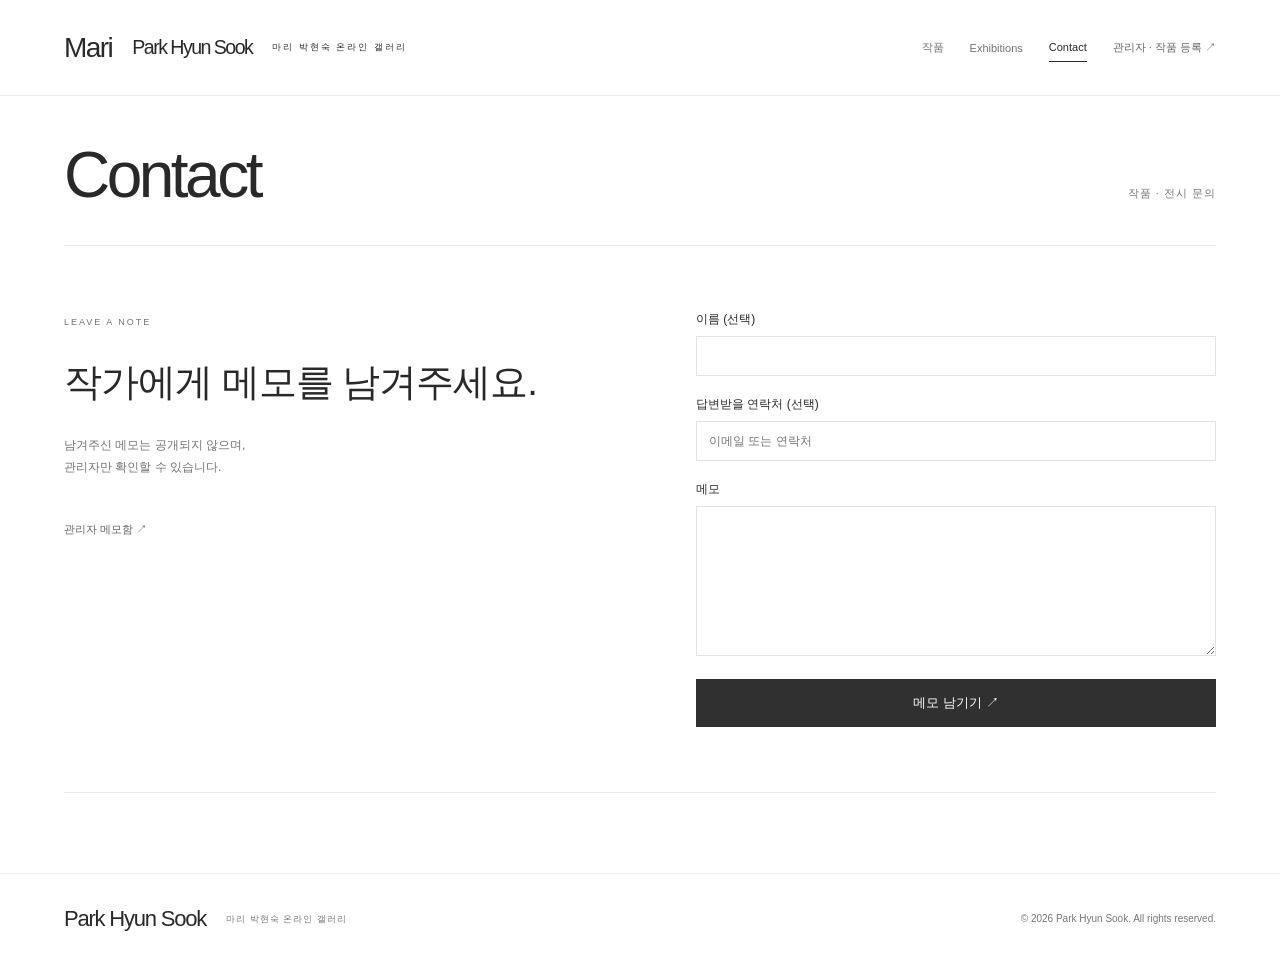
==== static/contact.html @ a8ca38f2 "Build Mari Park gallery with persistent storage and Render deployment" ====
<!doctype html>
<html lang="ko">
<head><meta charset="utf-8"><meta name="viewport" content="width=device-width,initial-scale=1"><title>Contact — Park Hyun Sook</title><meta name="description" content="마리 박현숙 온라인 갤러리에 비공개 메모를 남겨주세요."><link rel="stylesheet" href="./style.css"><script defer src="./contact.js"></script></head>
<body class="contact-page">
<header><a href="/" class="brand">Mari<span class="brand-artist">Park Hyun Sook</span><span>마리 박현숙 온라인 갤러리</span></a><nav class="site-nav" aria-label="주 메뉴"><a href="/">작품</a><a href="/exhibitions">Exhibitions</a><a href="/contact" aria-current="page">Contact</a><a href="/?register=1" class="quiet">관리자 · 작품 등록 ↗</a></nav></header>
<main><section class="intro contact-intro"><h1>Contact<span>작품 · 전시 문의</span></h1></section><section class="contact-panel" aria-labelledby="contact-heading"><div class="contact-introduction"><span class="eyebrow">LEAVE A NOTE</span><h2 id="contact-heading">작가에게 메모를 남겨주세요.</h2><p class="muted">남겨주신 메모는 공개되지 않으며,<br>관리자만 확인할 수 있습니다.</p><button id="inbox-open" type="button" class="quiet">관리자 메모함 ↗</button></div><form id="contact-form"><label>이름 (선택)<input name="name" maxlength="80" autocomplete="name"></label><label>답변받을 연락처 (선택)<input name="reply_to" maxlength="200" placeholder="이메일 또는 연락처"></label><label>메모<textarea name="message" maxlength="4000" rows="6" required></textarea></label><p id="contact-status" role="status"></p><button class="primary" type="submit">메모 남기기 ↗</button></form></section></main>
<footer><a class="footer-brand" href="/">Park Hyun Sook<span>마리 박현숙 온라인 갤러리</span></a><span class="footer-copyright">© 2026 Park Hyun Sook. All rights reserved.</span></footer>
<dialog id="inbox-dialog"><form id="inbox-form"><div class="dialog-head"><h2>관리자 메모함</h2><button type="button" class="close" aria-label="닫기">×</button></div><label>관리자 비밀번호<input name="inboxPassword" type="password" autocomplete="current-password" required></label><button type="submit" class="primary">메모 확인하기</button><p id="inbox-status" role="status"></p></form><div id="inbox-messages"></div></dialog>
</body></html>
---- static/style.css ----
:root{font-family:Arial,'Apple SD Gothic Neo','Malgun Gothic',sans-serif;color:#292929;background:#fafafa;font-synthesis:none;--line:#e3e3e3;--muted:#737373}*{box-sizing:border-box}body{margin:0}button,input,textarea,select{font:inherit}button{cursor:pointer}button:disabled{cursor:default;opacity:.3}button:focus-visible,a:focus-visible,#grid:focus-visible{outline:2px solid #666666;outline-offset:5px}header,main,footer{max-width:1600px;margin:auto}header{height:96px;display:flex;align-items:center;justify-content:space-between;padding:0 5vw}.brand{font-family:Arial,'Malgun Gothic',sans-serif;font-size:28px;font-weight:400;letter-spacing:-.055em;color:inherit;text-decoration:none;display:flex;align-items:center;gap:20px}.brand span{font:9px Arial;letter-spacing:2px}.quiet{background:none;border:0;font-size:11px;color:#666666}.intro{padding:32px 5vw 22px;display:flex;align-items:baseline;gap:24px}.eyebrow{font-size:9px;letter-spacing:2px;color:var(--muted)}.intro .eyebrow{display:none}h1{font-family:serif;font-weight:400;font-size:25px;line-height:1.5;letter-spacing:-1px;margin:0}.intro p{font-size:11px;color:var(--muted);margin:0}p{line-height:1.8}.collection{padding:20px 0 0;min-height:50vh}.collection-head{display:flex;align-items:center;justify-content:space-between;gap:24px;padding:0 5vw}.collection-head>div{display:flex;align-items:baseline;gap:16px}h2{font-weight:400;font-size:24px}.collection-head h2{font-size:13px;margin:0}h2 small{font:10px Arial;color:var(--muted);margin-left:8px}input,textarea,select{padding:12px;border:1px solid var(--line);background:transparent;border-radius:0;width:100%;color:inherit}input:focus,textarea:focus,select:focus{outline:2px solid #666666;outline-offset:2px}#search{max-width:210px;font-size:11px;border:0;border-bottom:1px solid var(--line);padding:9px 0}#status{font-size:14px;color:var(--muted);padding:65px 5vw}#status[hidden]{display:none}#grid{display:flex;gap:clamp(30px,6vw,100px);overflow-x:auto;overscroll-behavior-x:contain;scroll-snap-type:x proximity;scroll-padding-inline:5vw;padding:36px 5vw 28px;scrollbar-width:thin;scrollbar-color:#b5b5b5 transparent}#grid:empty{display:none}#grid::-webkit-scrollbar{height:4px}#grid::-webkit-scrollbar-thumb{background:#b5b5b5}#grid::-webkit-scrollbar-track{background:transparent}.card{flex:0 0 clamp(240px,26vw,400px);min-width:0;border:0;background:none;text-align:left;padding:0;color:inherit;scroll-snap-align:start;align-self:flex-start}.card img{display:block;width:100%;height:clamp(270px,40vh,480px);object-fit:contain;object-position:left bottom;transition:transform .25s}.card:hover img{transform:translateY(-5px)}.card h3{font-family:serif;font-weight:400;font-size:22px;line-height:1.4;margin:20px 0 5px;overflow-wrap:anywhere}.card p{font-size:11px;color:var(--muted);margin:0;overflow-wrap:anywhere}.card .card-description{border-top:1px solid var(--line);margin-top:18px;padding-top:12px;display:-webkit-box;-webkit-line-clamp:2;-webkit-box-orient:vertical;overflow:hidden;min-height:51px}.collection-bottom{display:flex;align-items:center;justify-content:space-between;padding:18px 5vw 24px}.collection-bottom p{font-size:10px;color:var(--muted);margin:0;letter-spacing:.5px}.collection-bottom p span{margin-left:20px}.navigation{display:flex;gap:10px}.navigation button{width:38px;height:32px;background:none;border:1px solid var(--line);font-size:18px;color:#555555}footer{display:flex;justify-content:space-between;margin-top:16px;padding:24px 5vw;border-top:1px solid var(--line);font-size:9px;letter-spacing:1px;color:var(--muted)}dialog{border:1px solid var(--line);padding:32px;background:#ffffff;color:inherit;width:min(560px,92vw);max-height:90vh}dialog::backdrop{background:#20281e99;backdrop-filter:blur(4px)}.dialog-head{display:flex;justify-content:space-between;align-items:center}.dialog-head h2{margin:0}.close{border:0;background:none;font-size:27px;float:right;color:#666666}.muted,label small{font-size:12px;color:var(--muted)}label{display:block;font-size:12px;margin:20px 0}label input,label textarea,label select{margin-top:8px}.form-row{display:flex;gap:16px}.form-row label{width:50%;margin-bottom:0}.primary{background:#303030;border:0;padding:15px;color:white;width:100%;font-size:13px}.primary:disabled{opacity:.5}#upload-status{font-size:13px;color:#9b402c}#detail{width:min(900px,94vw)}#detail-image{width:100%;max-height:55vh;object-fit:contain;margin-top:15px}.detail-copy{padding:24px 4px}#detail-description{white-space:pre-wrap;color:#666666;font-size:14px}@media(min-width:1600px){header,.intro,.collection-head,.collection-bottom,footer{padding-left:80px;padding-right:80px}#grid{padding-inline:80px;scroll-padding-inline:80px}}@media(max-width:700px){header{height:78px;padding:0 24px}.brand{font-size:27px}.brand span{display:none}.quiet{font-size:10px}.intro{padding:26px 24px 24px;display:block}.intro p{margin-top:8px}.collection-head{padding:0 24px;align-items:flex-start;flex-direction:column;gap:12px}.collection-head>div{gap:10px}#search{max-width:none}#grid{padding:28px 24px 22px;gap:28px;scroll-padding-inline:24px}.card{flex-basis:76vw}.card img{height:clamp(250px,38vh,400px)}.collection-bottom{padding:18px 24px}footer{padding:24px;gap:16px;font-size:8px}.form-row{display:block}.form-row label{width:100%}}@media(prefers-reduced-motion:reduce){.card img{transition:none}}
.site-nav{display:flex;gap:26px;align-items:center}.site-nav a{font-size:11px;text-decoration:none;color:var(--muted);padding:8px 0}.site-nav a[aria-current]{color:#292929;border-bottom:1px solid currentColor}.site-nav a:hover{color:#292929}@media(max-width:700px){header{height:auto;min-height:90px;gap:16px;flex-wrap:wrap;padding-top:20px;padding-bottom:16px}.brand{font-size:23px;letter-spacing:-.055em}.site-nav{gap:18px;flex-wrap:wrap}.site-nav .quiet{font-size:9px;padding:0}.site-nav a{font-size:11px}}
/* Series-led portfolio: title panels and works share a quiet, continuous grid. */
body:not(.exhibitions-page){background:#fff}body:not(.exhibitions-page) header{border-bottom:1px solid #ebebeb}body:not(.exhibitions-page) .intro,.exhibition-intro{display:block;padding:44px 5vw 35px}body:not(.exhibitions-page) .intro h1,.exhibition-intro h1{font-family:Arial,'Malgun Gothic',sans-serif;font-size:clamp(36px,5vw,72px);letter-spacing:-.055em;line-height:1.1;font-weight:400;display:flex;align-items:baseline;justify-content:space-between;gap:24px}body:not(.exhibitions-page) .intro h1 span,.exhibition-intro h1 span{font-size:11px;letter-spacing:1px;color:#777;flex-shrink:0}body:not(.exhibitions-page) .collection{padding-top:0}.collection-head{padding-bottom:20px}.collection-head .eyebrow{display:none}.collection-head h2{font-size:10px;color:#777}#search{max-width:230px;font-size:10px}#grid{gap:0;padding:0 5vw 0;scroll-padding-inline:5vw;border-top:1px solid #e9e9e9;border-bottom:1px solid #e9e9e9;align-items:stretch}#grid>.card,#grid>.series-title{flex:0 0 clamp(280px,30vw,470px);height:clamp(400px,60vh,680px);border-right:1px solid #e9e9e9;scroll-snap-align:start}#grid>.series-title:first-child{border-left:1px solid #e9e9e9}.series-title{padding:30px;display:flex;flex-direction:column;position:relative;background:#fff}.series-index{font-size:10px;letter-spacing:1px;color:#777}.series-title h3{font-family:Arial,'Malgun Gothic',sans-serif;font-weight:400;font-size:clamp(32px,3.4vw,54px);line-height:1.12;letter-spacing:-.045em;margin:20px 0 0;overflow-wrap:anywhere}.series-title>p{margin:auto 0 0;font-size:9px;letter-spacing:1.5px;color:#777}.card{position:relative;display:flex;flex-direction:column;justify-content:center;padding:30px!important;align-self:stretch;background:#fff}.image-frame{width:100%;flex:1;min-height:0;display:flex;align-items:center;justify-content:center;overflow:hidden}.card img{width:100%;height:100%;max-height:100%;object-fit:contain;object-position:center;background:none}.card:hover img{transform:scale(1.015)}.card-caption{display:flex;align-items:baseline;justify-content:space-between;gap:12px;margin-top:20px;min-height:20px}.card-caption h3{font-family:Arial,'Malgun Gothic',sans-serif;font-size:12px;line-height:1.5;margin:0;letter-spacing:0}.card-caption p{font-size:10px;flex-shrink:0}.card-caption:has(h3:empty):has(p:empty){display:none}.collection-bottom{padding-top:16px;padding-bottom:16px}#scroll-hint{position:absolute;width:1px;height:1px;padding:0;overflow:hidden;clip-path:inset(50%);white-space:nowrap}.navigation{margin-left:auto}body:not(.exhibitions-page) footer{margin-top:0;border-top:0}@media(max-width:700px){body:not(.exhibitions-page) .intro,.exhibition-intro{padding:32px 24px 26px}body:not(.exhibitions-page) .intro h1,.exhibition-intro h1{font-size:40px}body:not(.exhibitions-page) .intro h1 span,.exhibition-intro h1 span{display:none}.collection-head{flex-direction:row;align-items:center;gap:20px}.collection-head>div{flex-shrink:0}#search{max-width:185px}.collection-head h2{font-size:9px}#grid{padding:0 24px;scroll-padding-inline:24px}#grid>.card,#grid>.series-title{flex-basis:80vw;height:clamp(380px,58vh,560px)}.series-title{padding:24px}.series-title h3{font-size:40px}.card{padding:24px!important}.card-caption h3{font-size:11px}}
/* Overview grid, followed by an individual horizontal series view. */
[hidden]{display:none!important}#grid{display:grid;grid-template-columns:repeat(4,minmax(0,1fr));padding:0;border:0;border-top:1px solid #ededed;border-left:1px solid #ededed;overflow:visible;scroll-snap-type:none;margin:0 5vw 55px}#grid>.card,#grid>.series-title{height:auto;min-height:0;aspect-ratio:1/1.15;border:0;border-right:1px solid #ededed;border-bottom:1px solid #ededed;width:100%;flex:none}#grid>.series-title:first-child{border-left:0}.series-title{appearance:none;border-radius:0;text-align:left;color:inherit;font:inherit;padding:24px;cursor:pointer}.series-title:hover{background:#fafafa}.series-title h3{font-size:clamp(26px,3vw,48px);margin-top:17px}.series-title>p{font-size:8px}.series-arrow{position:absolute;bottom:23px;right:24px;font-size:20px;font-weight:400}.card{padding:24px!important}.card-caption{margin-top:14px}.card-caption h3{font-size:10px}#grid .image-frame{width:100%}#series-view{padding-top:35px}.series-view-heading{display:flex;align-items:center;justify-content:space-between;padding:0 5vw}#series-back{background:none;border:0;padding:8px 0;font-size:11px;color:#666}#series-count{font-size:9px;letter-spacing:1.5px;color:#777}#series-title{font-family:Arial,'Malgun Gothic',sans-serif;font-size:clamp(40px,7vw,100px);font-weight:400;letter-spacing:-.055em;margin:32px 5vw 38px;line-height:1.1;overflow-wrap:anywhere}#series-title:focus{outline:0}#series-gallery{display:flex;gap:0;overflow-x:auto;overscroll-behavior-x:contain;scroll-snap-type:x proximity;scroll-padding-inline:5vw;padding:0 5vw;align-items:stretch;border-top:1px solid #ededed;border-bottom:1px solid #ededed;scrollbar-width:thin;scrollbar-color:#b5b5b5 transparent}#series-gallery>.card{flex:0 0 clamp(280px,32vw,500px);height:clamp(400px,58vh,650px);border-right:1px solid #ededed;scroll-snap-align:start;padding:32px!important}#series-gallery>.card:first-child{border-left:1px solid #ededed}#series-gallery .card-caption h3{font-size:12px}#series-gallery:focus-visible{outline:2px solid #666;outline-offset:-2px}.series-view-bottom{padding:18px 5vw 30px;display:flex;justify-content:flex-end}.series-view-bottom .navigation{margin-left:0}body:not(.exhibitions-page) footer{border-top:1px solid #ededed}.collection-head{margin-bottom:0}#grid .card:hover{background:#fcfcfc}@media(max-width:1000px){#grid{grid-template-columns:repeat(3,minmax(0,1fr))}.series-title h3{font-size:32px}}@media(max-width:700px){#grid{grid-template-columns:repeat(2,minmax(0,1fr));margin:0 24px 40px;padding:0}#grid>.card,#grid>.series-title{aspect-ratio:1/1.3;min-height:220px;height:auto}.card{padding:16px!important}.series-title{padding:18px}.series-title h3{font-size:29px}.series-index{font-size:9px}.series-arrow{bottom:16px;right:18px;font-size:17px}.series-title>p{font-size:7px}.card-caption{gap:6px}.card-caption h3{font-size:9px}.card-caption p{font-size:8px}#series-view{padding-top:24px}.series-view-heading{padding:0 24px}#series-title{font-size:48px;margin:24px 24px 28px}#series-gallery{padding:0 24px;scroll-padding-inline:24px}#series-gallery>.card{flex-basis:80vw;height:clamp(380px,56vh,560px);padding:24px!important}.series-view-bottom{padding:18px 24px 24px}}@media(prefers-reduced-motion:reduce){.card img{transition:none}}

.series-picker label{margin-bottom:8px}

#detail-metadata{border-top:1px solid var(--line);padding-top:16px;margin:24px 0 20px;font-size:12px}#detail-metadata>div{display:grid;grid-template-columns:95px minmax(0,1fr);gap:16px;padding:7px 0;line-height:1.6}#detail-metadata dt{color:var(--muted)}#detail-metadata dd{margin:0;overflow-wrap:anywhere}@media(max-width:700px){header .brand{flex-basis:100%}header .site-nav{margin-left:auto}header{gap:10px}}
.site-nav{min-height:32px}

/* White exhibition labels: type, spacing, and the work itself. */
.visually-hidden,#detail-metadata dt{position:absolute;width:1px;height:1px;padding:0;margin:-1px;overflow:hidden;clip-path:inset(50%);white-space:nowrap;border:0}
#grid .caption-extra{display:none}#series-gallery .card-caption{display:block;margin-top:24px;flex:none;text-align:left}#series-gallery .card-caption h3{font-size:14px;font-weight:600;line-height:1.5;margin:0 0 16px}#series-gallery .card-caption p{font-size:11px;color:#333;line-height:1.55;margin:0;white-space:normal;overflow-wrap:anywhere}#series-gallery .card-caption .caption-medium{font-style:italic}#series-gallery .card-caption .caption-price{margin-top:10px}#series-gallery .card-caption .caption-year:empty{display:none}
#detail{background:#fafafa}#detail .detail-copy{background:#fff;border:1px solid #ededed;padding:28px;margin-top:26px}#detail-title{font-family:Arial,'Malgun Gothic',sans-serif;font-size:20px;font-weight:600;line-height:1.5;margin:0 0 24px;overflow-wrap:anywhere}#detail-title:empty{display:none}#detail-metadata{position:relative;border:0;padding:0;margin:0;font-size:13px;color:#292929}#detail-metadata>div{display:block;padding:0;line-height:1.65}#detail-metadata dd{margin:0}#detail-metadata .metadata-medium dd{font-style:italic}#detail-metadata .metadata-price{margin-top:16px}#detail-description{border-top:1px solid #eee;padding-top:18px;margin:22px 0 0;font-size:12px;line-height:1.8}@media(max-width:700px){#detail .detail-copy{padding:22px}#detail-title{font-size:17px;margin-bottom:20px}#detail-metadata{font-size:12px}#series-gallery .card-caption h3{font-size:13px}}

#rename-open{display:block;padding:0;margin:24px 0 12px;color:#444}#rename-status{font-size:13px;color:#9b402c}#rename-series-select{margin-top:-10px}
#upload-current-image{display:block;max-width:100%;height:140px;object-fit:contain;object-position:left center;margin:4px 0 20px}#edit-artwork{padding:0;margin-top:24px;text-align:left;color:#444}.footer-brand{display:flex;gap:20px;align-items:center;font-family:Arial,'Malgun Gothic',sans-serif;font-size:22px;letter-spacing:-.055em;color:#292929;text-decoration:none}.footer-brand span{font-family:Arial,'Malgun Gothic',sans-serif;font-size:9px;letter-spacing:1px;color:#777}.footer-copyright{font-size:10px;letter-spacing:0;color:#777;line-height:1.6}footer{align-items:center;gap:24px;padding-top:32px;padding-bottom:32px}@media(max-width:700px){.footer-brand{font-size:20px}.footer-brand span{display:none}footer{flex-wrap:wrap}.footer-copyright{font-size:9px}}
.contact-panel{margin:0 5vw 80px;border-top:1px solid #e9e9e9;border-bottom:1px solid #e9e9e9;padding:65px 0;min-height:350px;display:flex;justify-content:space-between;align-items:flex-start;gap:32px}.contact-panel h2{font-size:clamp(22px,3vw,40px);font-weight:400;letter-spacing:-1px;line-height:1.5;margin:24px 0}.contact-arrow{font-size:clamp(70px,12vw,170px);font-family:Arial,sans-serif;line-height:1;font-weight:400}#contact-details{font-size:13px;margin:32px 0 0}#contact-details>div{display:grid;grid-template-columns:90px minmax(0,1fr);gap:20px;padding:10px 0}#contact-details dt{color:#777}#contact-details dd{margin:0;overflow-wrap:anywhere}#contact-details a{color:inherit;text-underline-offset:5px}@media(max-width:700px){.contact-panel{margin:0 24px 50px;padding:40px 0;min-height:300px}.contact-panel h2{font-size:24px}.contact-arrow{font-size:60px}#contact-details>div{grid-template-columns:1fr;gap:6px}}
.contact-panel{gap:70px}.contact-introduction{flex:1;min-width:0}#contact-form{flex:1;min-width:0;max-width:520px;width:100%}#contact-form label:first-child{margin-top:0}#contact-form textarea{resize:vertical;min-height:150px}#inbox-open{padding:0;margin-top:32px}#contact-status,#inbox-status{font-size:12px;color:#666;line-height:1.8;overflow-wrap:anywhere}.inbox-item{border-top:1px solid #e5e5e5;padding:22px 0}.inbox-item h3{font-weight:500;font-size:16px;margin:0 0 10px}.inbox-item p{font-size:12px;overflow-wrap:anywhere}.inbox-text{white-space:pre-wrap}.inbox-item time{font-size:10px;color:#777}@media(max-width:700px){.contact-panel{flex-direction:column;gap:28px}.contact-introduction,#contact-form{width:100%}}

.detail-stage{display:grid;grid-template-columns:44px minmax(0,1fr) 44px;gap:16px;align-items:center;clear:both;padding-top:24px}.detail-stage #detail-image{grid-column:2;grid-row:1;margin:0;width:100%;max-height:55vh;object-fit:contain}.detail-arrow{width:44px;height:44px;display:grid;place-items:center;background:#fff;border:1px solid #e1e1e1;border-radius:50%;color:#444;font-size:22px;line-height:1}.detail-arrow:hover{background:#f0f0f0}#detail-previous{grid-column:1;grid-row:1}#detail-next{grid-column:3;grid-row:1}@media(max-width:700px){#detail{padding:20px}.detail-stage{gap:8px;padding-top:20px}.detail-stage #detail-image{max-height:48vh}}

.site-nav .quiet{border:0;padding:8px 0;background:none;line-height:normal;font-size:11px;color:#666;white-space:nowrap;text-decoration:none}@media(max-width:700px){.site-nav .quiet{font-size:9px}}

#restore-works{margin-left:16px}
.series-title{cursor:default}.series-title-link{background:none;border:0;padding:0;text-align:left;color:inherit;font:inherit}.series-title-link:after{content:'';position:absolute;inset:0;z-index:1}.series-title-link:hover h3{color:#666}.note-preview{position:relative;z-index:2;display:block;width:100%;border:0;background:none;padding:0;text-align:left;color:#555;font:inherit;cursor:pointer}.series-title>.note-preview{margin-top:24px;width:calc(100% - 15px)}.note-label{display:block;font-size:10px;letter-spacing:.5px;color:#777;margin-bottom:12px}.note-excerpt{display:block;white-space:pre-wrap;overflow:hidden;overflow-wrap:anywhere;font-size:12px;line-height:1.9;max-height:105px;mask-image:linear-gradient(to bottom,#000 45%,transparent 100%);-webkit-mask-image:linear-gradient(to bottom,#000 45%,transparent 100%)}.note-preview:hover .note-label{color:#222}#series-note-slot{margin:0 5vw 50px;max-width:720px}#series-note-slot .note-excerpt{font-size:14px;line-height:2;max-height:120px}#series-note-slot .note-label{margin-bottom:14px}#note-view{padding:40px 5vw 90px;max-width:1000px;margin:auto;min-height:65vh}#note-back{padding:0;margin-bottom:55px;display:block}#note-view>.eyebrow{display:block;margin-bottom:16px}#note-title{font-family:Arial,'Malgun Gothic',sans-serif;font-size:clamp(36px,5vw,68px);font-weight:400;letter-spacing:-.05em;line-height:1.3;margin:0 0 45px;overflow-wrap:anywhere}#note-title:focus{outline:0}#note-full-text{white-space:pre-wrap;overflow-wrap:anywhere;font-size:16px;line-height:2.1;color:#444}#note-edit{padding:0;margin-top:55px}#note-open{padding:0;margin:20px 0 12px;display:block}#note-status{font-size:12px;color:#a64c36}#note-editor{resize:vertical;min-height:200px}@media(max-width:700px){.series-title>.note-preview{margin-top:16px}.series-title .note-excerpt{font-size:10px;line-height:1.7;max-height:60px}.series-title .note-label{font-size:8px;margin-bottom:6px}#series-note-slot{margin:0 24px 35px}#series-note-slot .note-excerpt{font-size:12px;max-height:105px}#note-view{padding:28px 24px 60px}#note-back{margin-bottom:36px}#note-title{font-size:38px;margin-bottom:30px}#note-full-text{font-size:14px;line-height:2}}

.brand .brand-artist{display:inline;font-family:inherit;font-size:.7em;font-weight:400;letter-spacing:inherit;white-space:nowrap}
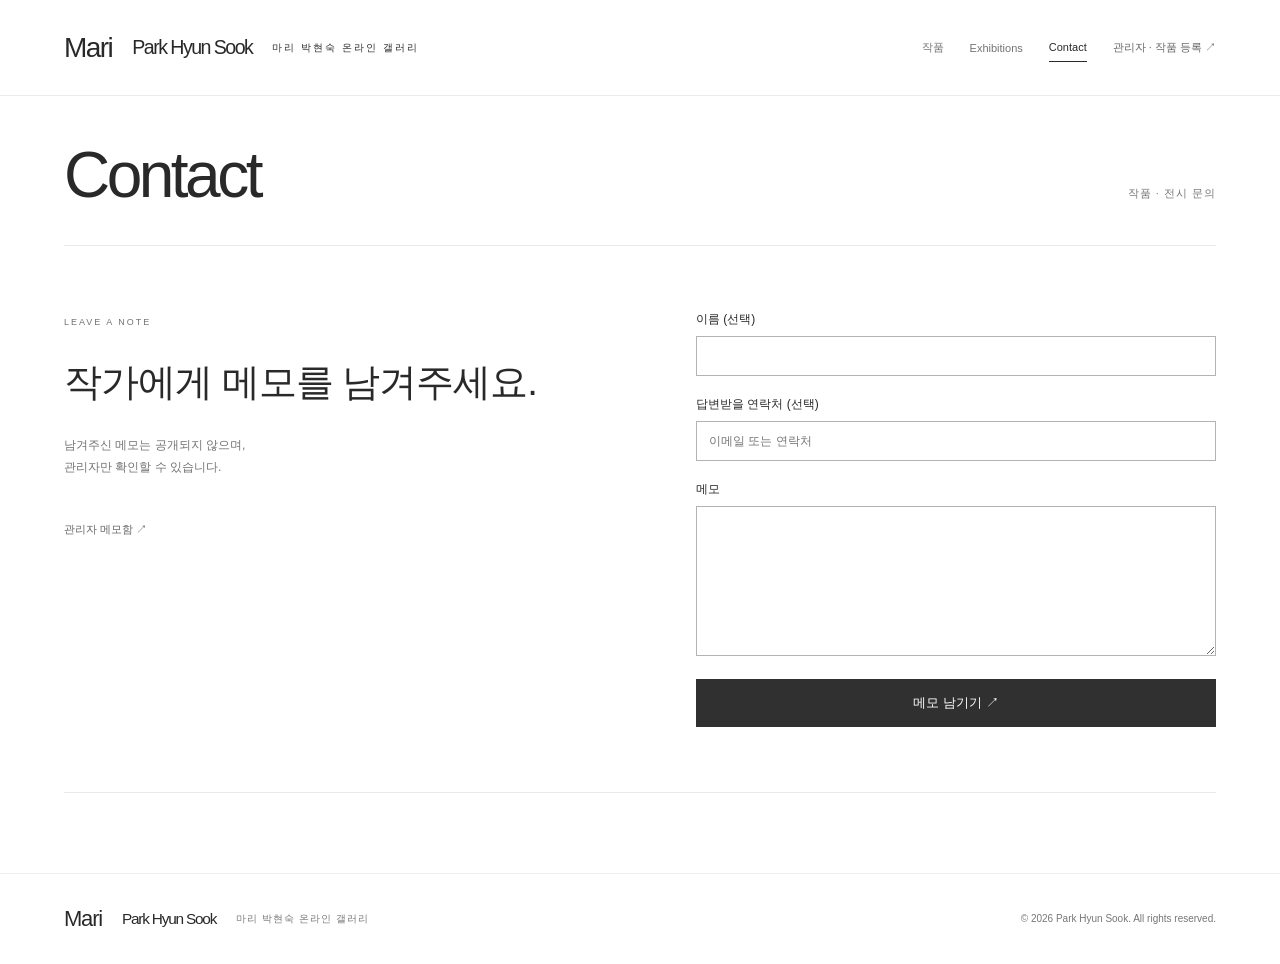
==== commit 8831c012: "Support HEIC uploads and finish footer refinements" ====
--- a/static/contact.html
+++ b/static/contact.html
@@ -4,6 +4,6 @@
 <body class="contact-page">
 <header><a href="/" class="brand">Mari<span class="brand-artist">Park Hyun Sook</span><span>마리 박현숙 온라인 갤러리</span></a><nav class="site-nav" aria-label="주 메뉴"><a href="/">작품</a><a href="/exhibitions">Exhibitions</a><a href="/contact" aria-current="page">Contact</a><a href="/?register=1" class="quiet">관리자 · 작품 등록 ↗</a></nav></header>
 <main><section class="intro contact-intro"><h1>Contact<span>작품 · 전시 문의</span></h1></section><section class="contact-panel" aria-labelledby="contact-heading"><div class="contact-introduction"><span class="eyebrow">LEAVE A NOTE</span><h2 id="contact-heading">작가에게 메모를 남겨주세요.</h2><p class="muted">남겨주신 메모는 공개되지 않으며,<br>관리자만 확인할 수 있습니다.</p><button id="inbox-open" type="button" class="quiet">관리자 메모함 ↗</button></div><form id="contact-form"><label>이름 (선택)<input name="name" maxlength="80" autocomplete="name"></label><label>답변받을 연락처 (선택)<input name="reply_to" maxlength="200" placeholder="이메일 또는 연락처"></label><label>메모<textarea name="message" maxlength="4000" rows="6" required></textarea></label><p id="contact-status" role="status"></p><button class="primary" type="submit">메모 남기기 ↗</button></form></section></main>
-<footer><a class="footer-brand" href="/">Park Hyun Sook<span>마리 박현숙 온라인 갤러리</span></a><span class="footer-copyright">© 2026 Park Hyun Sook. All rights reserved.</span></footer>
+<footer><a class="footer-brand" href="/">Mari<span class="brand-artist">Park Hyun Sook</span><span>마리 박현숙 온라인 갤러리</span></a><span class="footer-copyright">© 2026 Park Hyun Sook. All rights reserved.</span></footer>
 <dialog id="inbox-dialog"><form id="inbox-form"><div class="dialog-head"><h2>관리자 메모함</h2><button type="button" class="close" aria-label="닫기">×</button></div><label>관리자 비밀번호<input name="inboxPassword" type="password" autocomplete="current-password" required></label><button type="submit" class="primary">메모 확인하기</button><p id="inbox-status" role="status"></p></form><div id="inbox-messages"></div></dialog>
 </body></html>
--- a/static/style.css
+++ b/static/style.css
@@ -1,4 +1,4 @@
-:root{font-family:Arial,'Apple SD Gothic Neo','Malgun Gothic',sans-serif;color:#292929;background:#fafafa;font-synthesis:none;--line:#e3e3e3;--muted:#737373}*{box-sizing:border-box}body{margin:0}button,input,textarea,select{font:inherit}button{cursor:pointer}button:disabled{cursor:default;opacity:.3}button:focus-visible,a:focus-visible,#grid:focus-visible{outline:2px solid #666666;outline-offset:5px}header,main,footer{max-width:1600px;margin:auto}header{height:96px;display:flex;align-items:center;justify-content:space-between;padding:0 5vw}.brand{font-family:Arial,'Malgun Gothic',sans-serif;font-size:28px;font-weight:400;letter-spacing:-.055em;color:inherit;text-decoration:none;display:flex;align-items:center;gap:20px}.brand span{font:9px Arial;letter-spacing:2px}.quiet{background:none;border:0;font-size:11px;color:#666666}.intro{padding:32px 5vw 22px;display:flex;align-items:baseline;gap:24px}.eyebrow{font-size:9px;letter-spacing:2px;color:var(--muted)}.intro .eyebrow{display:none}h1{font-family:serif;font-weight:400;font-size:25px;line-height:1.5;letter-spacing:-1px;margin:0}.intro p{font-size:11px;color:var(--muted);margin:0}p{line-height:1.8}.collection{padding:20px 0 0;min-height:50vh}.collection-head{display:flex;align-items:center;justify-content:space-between;gap:24px;padding:0 5vw}.collection-head>div{display:flex;align-items:baseline;gap:16px}h2{font-weight:400;font-size:24px}.collection-head h2{font-size:13px;margin:0}h2 small{font:10px Arial;color:var(--muted);margin-left:8px}input,textarea,select{padding:12px;border:1px solid var(--line);background:transparent;border-radius:0;width:100%;color:inherit}input:focus,textarea:focus,select:focus{outline:2px solid #666666;outline-offset:2px}#search{max-width:210px;font-size:11px;border:0;border-bottom:1px solid var(--line);padding:9px 0}#status{font-size:14px;color:var(--muted);padding:65px 5vw}#status[hidden]{display:none}#grid{display:flex;gap:clamp(30px,6vw,100px);overflow-x:auto;overscroll-behavior-x:contain;scroll-snap-type:x proximity;scroll-padding-inline:5vw;padding:36px 5vw 28px;scrollbar-width:thin;scrollbar-color:#b5b5b5 transparent}#grid:empty{display:none}#grid::-webkit-scrollbar{height:4px}#grid::-webkit-scrollbar-thumb{background:#b5b5b5}#grid::-webkit-scrollbar-track{background:transparent}.card{flex:0 0 clamp(240px,26vw,400px);min-width:0;border:0;background:none;text-align:left;padding:0;color:inherit;scroll-snap-align:start;align-self:flex-start}.card img{display:block;width:100%;height:clamp(270px,40vh,480px);object-fit:contain;object-position:left bottom;transition:transform .25s}.card:hover img{transform:translateY(-5px)}.card h3{font-family:serif;font-weight:400;font-size:22px;line-height:1.4;margin:20px 0 5px;overflow-wrap:anywhere}.card p{font-size:11px;color:var(--muted);margin:0;overflow-wrap:anywhere}.card .card-description{border-top:1px solid var(--line);margin-top:18px;padding-top:12px;display:-webkit-box;-webkit-line-clamp:2;-webkit-box-orient:vertical;overflow:hidden;min-height:51px}.collection-bottom{display:flex;align-items:center;justify-content:space-between;padding:18px 5vw 24px}.collection-bottom p{font-size:10px;color:var(--muted);margin:0;letter-spacing:.5px}.collection-bottom p span{margin-left:20px}.navigation{display:flex;gap:10px}.navigation button{width:38px;height:32px;background:none;border:1px solid var(--line);font-size:18px;color:#555555}footer{display:flex;justify-content:space-between;margin-top:16px;padding:24px 5vw;border-top:1px solid var(--line);font-size:9px;letter-spacing:1px;color:var(--muted)}dialog{border:1px solid var(--line);padding:32px;background:#ffffff;color:inherit;width:min(560px,92vw);max-height:90vh}dialog::backdrop{background:#20281e99;backdrop-filter:blur(4px)}.dialog-head{display:flex;justify-content:space-between;align-items:center}.dialog-head h2{margin:0}.close{border:0;background:none;font-size:27px;float:right;color:#666666}.muted,label small{font-size:12px;color:var(--muted)}label{display:block;font-size:12px;margin:20px 0}label input,label textarea,label select{margin-top:8px}.form-row{display:flex;gap:16px}.form-row label{width:50%;margin-bottom:0}.primary{background:#303030;border:0;padding:15px;color:white;width:100%;font-size:13px}.primary:disabled{opacity:.5}#upload-status{font-size:13px;color:#9b402c}#detail{width:min(900px,94vw)}#detail-image{width:100%;max-height:55vh;object-fit:contain;margin-top:15px}.detail-copy{padding:24px 4px}#detail-description{white-space:pre-wrap;color:#666666;font-size:14px}@media(min-width:1600px){header,.intro,.collection-head,.collection-bottom,footer{padding-left:80px;padding-right:80px}#grid{padding-inline:80px;scroll-padding-inline:80px}}@media(max-width:700px){header{height:78px;padding:0 24px}.brand{font-size:27px}.brand span{display:none}.quiet{font-size:10px}.intro{padding:26px 24px 24px;display:block}.intro p{margin-top:8px}.collection-head{padding:0 24px;align-items:flex-start;flex-direction:column;gap:12px}.collection-head>div{gap:10px}#search{max-width:none}#grid{padding:28px 24px 22px;gap:28px;scroll-padding-inline:24px}.card{flex-basis:76vw}.card img{height:clamp(250px,38vh,400px)}.collection-bottom{padding:18px 24px}footer{padding:24px;gap:16px;font-size:8px}.form-row{display:block}.form-row label{width:100%}}@media(prefers-reduced-motion:reduce){.card img{transition:none}}
+:root{font-family:Arial,'Apple SD Gothic Neo','Malgun Gothic',sans-serif;color:#292929;background:#fafafa;font-synthesis:none;--line:#e3e3e3;--muted:#737373}*{box-sizing:border-box}body{margin:0}button,input,textarea,select{font:inherit}button{cursor:pointer}button:disabled{cursor:default;opacity:.3}button:focus-visible,a:focus-visible,#grid:focus-visible{outline:2px solid #666666;outline-offset:5px}header,main,footer{max-width:1600px;margin:auto}header{height:96px;display:flex;align-items:center;justify-content:space-between;padding:0 5vw}.brand{font-family:Arial,'Malgun Gothic',sans-serif;font-size:28px;font-weight:400;letter-spacing:-.055em;color:inherit;text-decoration:none;display:flex;align-items:center;gap:20px}.brand span{font:9px Arial;letter-spacing:2px}.quiet{background:none;border:0;font-size:11px;color:#666666}.intro{padding:32px 5vw 22px;display:flex;align-items:baseline;gap:24px}.eyebrow{font-size:9px;letter-spacing:2px;color:var(--muted)}.intro .eyebrow{display:none}h1{font-family:serif;font-weight:400;font-size:25px;line-height:1.5;letter-spacing:-1px;margin:0}.intro p{font-size:11px;color:var(--muted);margin:0}p{line-height:1.8}.collection{padding:20px 0 0;min-height:50vh}.collection-head{display:flex;align-items:center;justify-content:space-between;gap:24px;padding:0 5vw}.collection-head>div{display:flex;align-items:baseline;gap:16px}h2{font-weight:400;font-size:24px}.collection-head h2{font-size:13px;margin:0}h2 small{font:10px Arial;color:var(--muted);margin-left:8px}input,textarea,select{padding:12px;border:1px solid #b3b3b3;background:transparent;border-radius:0;width:100%;color:inherit}input:focus,textarea:focus,select:focus{outline:2px solid #666666;outline-offset:2px}#search{max-width:210px;font-size:11px;border:0;border-bottom:1px solid var(--line);padding:9px 0}#status{font-size:14px;color:var(--muted);padding:65px 5vw}#status[hidden]{display:none}#grid{display:flex;gap:clamp(30px,6vw,100px);overflow-x:auto;overscroll-behavior-x:contain;scroll-snap-type:x proximity;scroll-padding-inline:5vw;padding:36px 5vw 28px;scrollbar-width:thin;scrollbar-color:#b5b5b5 transparent}#grid:empty{display:none}#grid::-webkit-scrollbar{height:4px}#grid::-webkit-scrollbar-thumb{background:#b5b5b5}#grid::-webkit-scrollbar-track{background:transparent}.card{flex:0 0 clamp(240px,26vw,400px);min-width:0;border:0;background:none;text-align:left;padding:0;color:inherit;scroll-snap-align:start;align-self:flex-start}.card img{display:block;width:100%;height:clamp(270px,40vh,480px);object-fit:contain;object-position:left bottom;transition:transform .25s}.card:hover img{transform:translateY(-5px)}.card h3{font-family:serif;font-weight:400;font-size:22px;line-height:1.4;margin:20px 0 5px;overflow-wrap:anywhere}.card p{font-size:11px;color:var(--muted);margin:0;overflow-wrap:anywhere}.card .card-description{border-top:1px solid var(--line);margin-top:18px;padding-top:12px;display:-webkit-box;-webkit-line-clamp:2;-webkit-box-orient:vertical;overflow:hidden;min-height:51px}.collection-bottom{display:flex;align-items:center;justify-content:space-between;padding:18px 5vw 24px}.collection-bottom p{font-size:10px;color:var(--muted);margin:0;letter-spacing:.5px}.collection-bottom p span{margin-left:20px}.navigation{display:flex;gap:10px}.navigation button{width:38px;height:32px;background:none;border:1px solid var(--line);font-size:18px;color:#555555}footer{display:flex;justify-content:space-between;margin-top:16px;padding:24px 5vw;border-top:1px solid var(--line);font-size:9px;letter-spacing:1px;color:var(--muted)}dialog{border:1px solid var(--line);padding:32px;background:#ffffff;color:inherit;width:min(560px,92vw);max-height:90vh}dialog::backdrop{background:#20281e99;backdrop-filter:blur(4px)}.dialog-head{display:flex;justify-content:space-between;align-items:center}.dialog-head h2{margin:0}.close{border:0;background:none;font-size:27px;float:right;color:#666666}.muted,label small{font-size:12px;color:var(--muted)}label{display:block;font-size:12px;margin:20px 0}label input,label textarea,label select{margin-top:8px}.form-row{display:flex;gap:16px}.form-row label{width:50%;margin-bottom:0}.primary{background:#303030;border:0;padding:15px;color:white;width:100%;font-size:13px}.primary:disabled{opacity:.5}#upload-status{font-size:13px;color:#9b402c}#detail{width:min(900px,94vw)}#detail-image{width:100%;max-height:55vh;object-fit:contain;margin-top:15px}.detail-copy{padding:24px 4px}#detail-description{white-space:pre-wrap;color:#666666;font-size:14px}@media(min-width:1600px){header,.intro,.collection-head,.collection-bottom,footer{padding-left:80px;padding-right:80px}#grid{padding-inline:80px;scroll-padding-inline:80px}}@media(max-width:700px){header{height:78px;padding:0 24px}.brand{font-size:27px}.brand span{display:none}.quiet{font-size:10px}.intro{padding:26px 24px 24px;display:block}.intro p{margin-top:8px}.collection-head{padding:0 24px;align-items:flex-start;flex-direction:column;gap:12px}.collection-head>div{gap:10px}#search{max-width:none}#grid{padding:28px 24px 22px;gap:28px;scroll-padding-inline:24px}.card{flex-basis:76vw}.card img{height:clamp(250px,38vh,400px)}.collection-bottom{padding:18px 24px}footer{padding:24px;gap:16px;font-size:8px}.form-row{display:block}.form-row label{width:100%}}@media(prefers-reduced-motion:reduce){.card img{transition:none}}
 .site-nav{display:flex;gap:26px;align-items:center}.site-nav a{font-size:11px;text-decoration:none;color:var(--muted);padding:8px 0}.site-nav a[aria-current]{color:#292929;border-bottom:1px solid currentColor}.site-nav a:hover{color:#292929}@media(max-width:700px){header{height:auto;min-height:90px;gap:16px;flex-wrap:wrap;padding-top:20px;padding-bottom:16px}.brand{font-size:23px;letter-spacing:-.055em}.site-nav{gap:18px;flex-wrap:wrap}.site-nav .quiet{font-size:9px;padding:0}.site-nav a{font-size:11px}}
 /* Series-led portfolio: title panels and works share a quiet, continuous grid. */
 body:not(.exhibitions-page){background:#fff}body:not(.exhibitions-page) header{border-bottom:1px solid #ebebeb}body:not(.exhibitions-page) .intro,.exhibition-intro{display:block;padding:44px 5vw 35px}body:not(.exhibitions-page) .intro h1,.exhibition-intro h1{font-family:Arial,'Malgun Gothic',sans-serif;font-size:clamp(36px,5vw,72px);letter-spacing:-.055em;line-height:1.1;font-weight:400;display:flex;align-items:baseline;justify-content:space-between;gap:24px}body:not(.exhibitions-page) .intro h1 span,.exhibition-intro h1 span{font-size:11px;letter-spacing:1px;color:#777;flex-shrink:0}body:not(.exhibitions-page) .collection{padding-top:0}.collection-head{padding-bottom:20px}.collection-head .eyebrow{display:none}.collection-head h2{font-size:10px;color:#777}#search{max-width:230px;font-size:10px}#grid{gap:0;padding:0 5vw 0;scroll-padding-inline:5vw;border-top:1px solid #e9e9e9;border-bottom:1px solid #e9e9e9;align-items:stretch}#grid>.card,#grid>.series-title{flex:0 0 clamp(280px,30vw,470px);height:clamp(400px,60vh,680px);border-right:1px solid #e9e9e9;scroll-snap-align:start}#grid>.series-title:first-child{border-left:1px solid #e9e9e9}.series-title{padding:30px;display:flex;flex-direction:column;position:relative;background:#fff}.series-index{font-size:10px;letter-spacing:1px;color:#777}.series-title h3{font-family:Arial,'Malgun Gothic',sans-serif;font-weight:400;font-size:clamp(32px,3.4vw,54px);line-height:1.12;letter-spacing:-.045em;margin:20px 0 0;overflow-wrap:anywhere}.series-title>p{margin:auto 0 0;font-size:9px;letter-spacing:1.5px;color:#777}.card{position:relative;display:flex;flex-direction:column;justify-content:center;padding:30px!important;align-self:stretch;background:#fff}.image-frame{width:100%;flex:1;min-height:0;display:flex;align-items:center;justify-content:center;overflow:hidden}.card img{width:100%;height:100%;max-height:100%;object-fit:contain;object-position:center;background:none}.card:hover img{transform:scale(1.015)}.card-caption{display:flex;align-items:baseline;justify-content:space-between;gap:12px;margin-top:20px;min-height:20px}.card-caption h3{font-family:Arial,'Malgun Gothic',sans-serif;font-size:12px;line-height:1.5;margin:0;letter-spacing:0}.card-caption p{font-size:10px;flex-shrink:0}.card-caption:has(h3:empty):has(p:empty){display:none}.collection-bottom{padding-top:16px;padding-bottom:16px}#scroll-hint{position:absolute;width:1px;height:1px;padding:0;overflow:hidden;clip-path:inset(50%);white-space:nowrap}.navigation{margin-left:auto}body:not(.exhibitions-page) footer{margin-top:0;border-top:0}@media(max-width:700px){body:not(.exhibitions-page) .intro,.exhibition-intro{padding:32px 24px 26px}body:not(.exhibitions-page) .intro h1,.exhibition-intro h1{font-size:40px}body:not(.exhibitions-page) .intro h1 span,.exhibition-intro h1 span{display:none}.collection-head{flex-direction:row;align-items:center;gap:20px}.collection-head>div{flex-shrink:0}#search{max-width:185px}.collection-head h2{font-size:9px}#grid{padding:0 24px;scroll-padding-inline:24px}#grid>.card,#grid>.series-title{flex-basis:80vw;height:clamp(380px,58vh,560px)}.series-title{padding:24px}.series-title h3{font-size:40px}.card{padding:24px!important}.card-caption h3{font-size:11px}}
@@ -28,3 +28,8 @@
 .series-title{cursor:default}.series-title-link{background:none;border:0;padding:0;text-align:left;color:inherit;font:inherit}.series-title-link:after{content:'';position:absolute;inset:0;z-index:1}.series-title-link:hover h3{color:#666}.note-preview{position:relative;z-index:2;display:block;width:100%;border:0;background:none;padding:0;text-align:left;color:#555;font:inherit;cursor:pointer}.series-title>.note-preview{margin-top:24px;width:calc(100% - 15px)}.note-label{display:block;font-size:10px;letter-spacing:.5px;color:#777;margin-bottom:12px}.note-excerpt{display:block;white-space:pre-wrap;overflow:hidden;overflow-wrap:anywhere;font-size:12px;line-height:1.9;max-height:105px;mask-image:linear-gradient(to bottom,#000 45%,transparent 100%);-webkit-mask-image:linear-gradient(to bottom,#000 45%,transparent 100%)}.note-preview:hover .note-label{color:#222}#series-note-slot{margin:0 5vw 50px;max-width:720px}#series-note-slot .note-excerpt{font-size:14px;line-height:2;max-height:120px}#series-note-slot .note-label{margin-bottom:14px}#note-view{padding:40px 5vw 90px;max-width:1000px;margin:auto;min-height:65vh}#note-back{padding:0;margin-bottom:55px;display:block}#note-view>.eyebrow{display:block;margin-bottom:16px}#note-title{font-family:Arial,'Malgun Gothic',sans-serif;font-size:clamp(36px,5vw,68px);font-weight:400;letter-spacing:-.05em;line-height:1.3;margin:0 0 45px;overflow-wrap:anywhere}#note-title:focus{outline:0}#note-full-text{white-space:pre-wrap;overflow-wrap:anywhere;font-size:16px;line-height:2.1;color:#444}#note-edit{padding:0;margin-top:55px}#note-open{padding:0;margin:20px 0 12px;display:block}#note-status{font-size:12px;color:#a64c36}#note-editor{resize:vertical;min-height:200px}@media(max-width:700px){.series-title>.note-preview{margin-top:16px}.series-title .note-excerpt{font-size:10px;line-height:1.7;max-height:60px}.series-title .note-label{font-size:8px;margin-bottom:6px}#series-note-slot{margin:0 24px 35px}#series-note-slot .note-excerpt{font-size:12px;max-height:105px}#note-view{padding:28px 24px 60px}#note-back{margin-bottom:36px}#note-title{font-size:38px;margin-bottom:30px}#note-full-text{font-size:14px;line-height:2}}
 
 .brand .brand-artist{display:inline;font-family:inherit;font-size:.7em;font-weight:400;letter-spacing:inherit;white-space:nowrap}
+
+.canvas-dimensions{display:grid;width:100%;grid-template-columns:minmax(0,1.2fr) minmax(0,1fr) 28px minmax(0,1fr);gap:8px;align-items:end;margin:20px 0}.canvas-dimensions label{min-width:0;margin:0}.canvas-dimensions input,.canvas-dimensions select{min-width:0;height:40px;padding:7px 8px}.canvas-dimensions input{appearance:textfield;-moz-appearance:textfield}.canvas-dimensions input::-webkit-inner-spin-button,.canvas-dimensions input::-webkit-outer-spin-button{-webkit-appearance:none;margin:0}#swap-dimensions{display:grid;place-items:center;height:40px;width:28px;padding:0;background:none;border:0;color:#777;line-height:1}#swap-dimensions svg{width:16px;height:16px}#swap-dimensions:hover:not(:disabled){color:#111}@media(max-width:420px){.canvas-dimensions{gap:5px;grid-template-columns:minmax(0,1.15fr) minmax(0,1fr) 26px minmax(0,1fr)}.canvas-dimensions label{font-size:11px}.canvas-dimensions input,.canvas-dimensions select{padding:5px;font-size:12px}#swap-dimensions{width:26px}}
+
+body{min-height:100vh;min-height:100svh;display:flex;flex-direction:column}body>header{width:100%;flex-shrink:0;margin-block:0}body>main,#works-view>main,#exhibitions-view>main,#contact-view>main{width:100%;min-width:0;flex:1 0 auto;margin-block:0}#works-view,#exhibitions-view,#contact-view{display:flex;flex-direction:column;flex:1 0 auto;width:100%;min-width:0}footer{width:100%;flex-shrink:0;margin-top:auto!important;margin-bottom:0}.footer-brand .brand-artist{display:inline;font-family:inherit;font-size:.7em;font-weight:400;letter-spacing:inherit;color:inherit;white-space:nowrap}
+.brand>span:last-child,.footer-brand>span:last-child{font-size:10px}
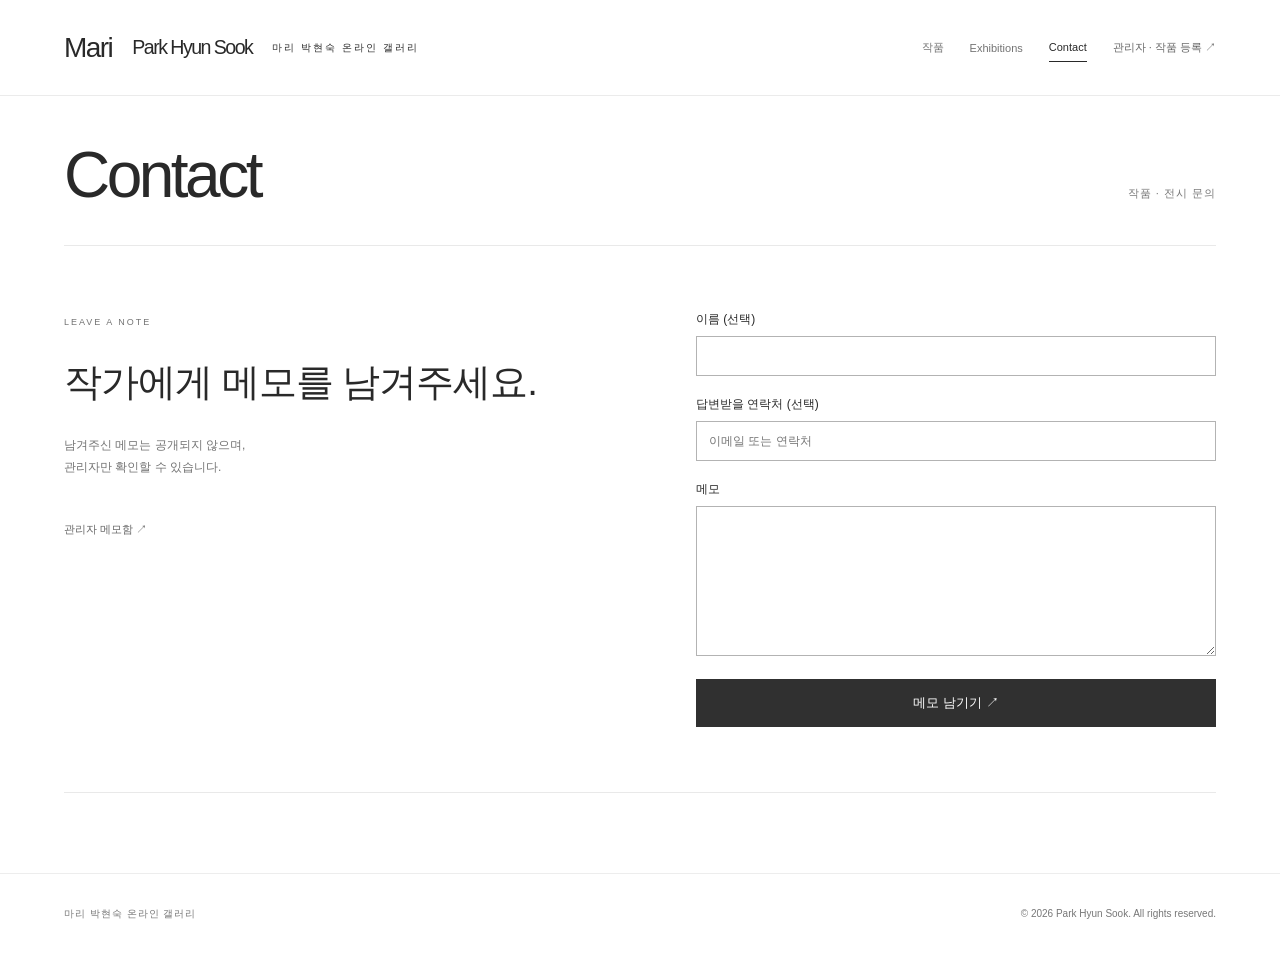
==== commit 2ea8f45d: "Use Korean-only footer gallery label" ====
--- a/static/contact.html
+++ b/static/contact.html
@@ -4,6 +4,6 @@
 <body class="contact-page">
 <header><a href="/" class="brand">Mari<span class="brand-artist">Park Hyun Sook</span><span>마리 박현숙 온라인 갤러리</span></a><nav class="site-nav" aria-label="주 메뉴"><a href="/">작품</a><a href="/exhibitions">Exhibitions</a><a href="/contact" aria-current="page">Contact</a><a href="/?register=1" class="quiet">관리자 · 작품 등록 ↗</a></nav></header>
 <main><section class="intro contact-intro"><h1>Contact<span>작품 · 전시 문의</span></h1></section><section class="contact-panel" aria-labelledby="contact-heading"><div class="contact-introduction"><span class="eyebrow">LEAVE A NOTE</span><h2 id="contact-heading">작가에게 메모를 남겨주세요.</h2><p class="muted">남겨주신 메모는 공개되지 않으며,<br>관리자만 확인할 수 있습니다.</p><button id="inbox-open" type="button" class="quiet">관리자 메모함 ↗</button></div><form id="contact-form"><label>이름 (선택)<input name="name" maxlength="80" autocomplete="name"></label><label>답변받을 연락처 (선택)<input name="reply_to" maxlength="200" placeholder="이메일 또는 연락처"></label><label>메모<textarea name="message" maxlength="4000" rows="6" required></textarea></label><p id="contact-status" role="status"></p><button class="primary" type="submit">메모 남기기 ↗</button></form></section></main>
-<footer><a class="footer-brand" href="/">Mari<span class="brand-artist">Park Hyun Sook</span><span>마리 박현숙 온라인 갤러리</span></a><span class="footer-copyright">© 2026 Park Hyun Sook. All rights reserved.</span></footer>
+<footer><a class="footer-brand" href="/"><span>마리 박현숙 온라인 갤러리</span></a><span class="footer-copyright">© 2026 Park Hyun Sook. All rights reserved.</span></footer>
 <dialog id="inbox-dialog"><form id="inbox-form"><div class="dialog-head"><h2>관리자 메모함</h2><button type="button" class="close" aria-label="닫기">×</button></div><label>관리자 비밀번호<input name="inboxPassword" type="password" autocomplete="current-password" required></label><button type="submit" class="primary">메모 확인하기</button><p id="inbox-status" role="status"></p></form><div id="inbox-messages"></div></dialog>
 </body></html>
--- a/static/style.css
+++ b/static/style.css
@@ -33,3 +33,11 @@
 
 body{min-height:100vh;min-height:100svh;display:flex;flex-direction:column}body>header{width:100%;flex-shrink:0;margin-block:0}body>main,#works-view>main,#exhibitions-view>main,#contact-view>main{width:100%;min-width:0;flex:1 0 auto;margin-block:0}#works-view,#exhibitions-view,#contact-view{display:flex;flex-direction:column;flex:1 0 auto;width:100%;min-width:0}footer{width:100%;flex-shrink:0;margin-top:auto!important;margin-bottom:0}.footer-brand .brand-artist{display:inline;font-family:inherit;font-size:.7em;font-weight:400;letter-spacing:inherit;color:inherit;white-space:nowrap}
 .brand>span:last-child,.footer-brand>span:last-child{font-size:10px}
+.series-title>.note-preview{display:flex;flex:1;min-height:0;flex-direction:column;margin-top:38px;margin-bottom:0;padding-right:4px}
+.series-title>.note-preview .note-excerpt{flex:1;max-height:none;padding-bottom:34px;mask-image:linear-gradient(to bottom,#000 48%,transparent 94%);-webkit-mask-image:linear-gradient(to bottom,#000 48%,transparent 94%)}
+.series-title>.note-preview{pointer-events:none}
+.series-title .series-arrow{z-index:3}
+#series-note-slot{max-width:1020px}
+.series-note-text{margin:0;white-space:pre-wrap;overflow-wrap:anywhere;color:#444;font-size:15px;line-height:2;mask-image:none;-webkit-mask-image:none}
+@media(max-width:700px){.series-title>.note-preview{margin-top:28px;margin-bottom:0}.series-title>.note-preview .note-excerpt{max-height:none;padding-bottom:28px}}
+@media(max-width:700px){.series-note-text{font-size:13px;line-height:1.9}}
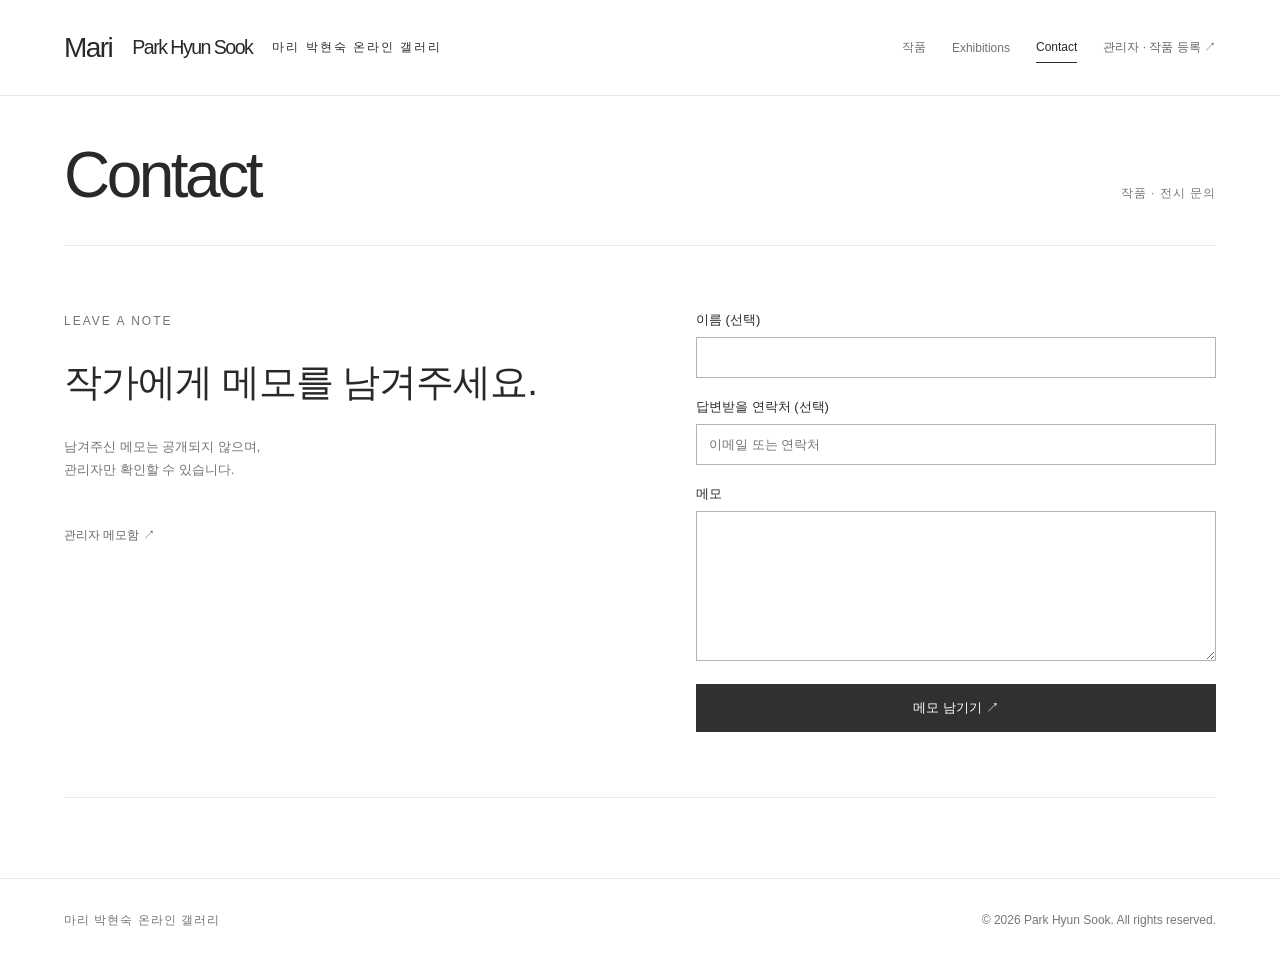
==== commit 3f388fbe: "Support 10MB image uploads and authenticated content deletion" ====
--- a/static/contact.html
+++ b/static/contact.html
@@ -1,6 +1,6 @@
 <!doctype html>
 <html lang="ko">
-<head><meta charset="utf-8"><meta name="viewport" content="width=device-width,initial-scale=1"><title>Contact — Park Hyun Sook</title><meta name="description" content="마리 박현숙 온라인 갤러리에 비공개 메모를 남겨주세요."><link rel="stylesheet" href="./style.css"><script defer src="./contact.js"></script></head>
+<head><meta charset="utf-8"><meta name="viewport" content="width=device-width,initial-scale=1"><title>Contact — Park Hyun Sook</title><meta name="description" content="마리 박현숙 온라인 갤러리에 비공개 메모를 남겨주세요."><link rel="stylesheet" href="./style.css"><script defer src="./gallery-upload.js"></script><script defer src="./contact.js"></script></head>
 <body class="contact-page">
 <header><a href="/" class="brand">Mari<span class="brand-artist">Park Hyun Sook</span><span>마리 박현숙 온라인 갤러리</span></a><nav class="site-nav" aria-label="주 메뉴"><a href="/">작품</a><a href="/exhibitions">Exhibitions</a><a href="/contact" aria-current="page">Contact</a><a href="/?register=1" class="quiet">관리자 · 작품 등록 ↗</a></nav></header>
 <main><section class="intro contact-intro"><h1>Contact<span>작품 · 전시 문의</span></h1></section><section class="contact-panel" aria-labelledby="contact-heading"><div class="contact-introduction"><span class="eyebrow">LEAVE A NOTE</span><h2 id="contact-heading">작가에게 메모를 남겨주세요.</h2><p class="muted">남겨주신 메모는 공개되지 않으며,<br>관리자만 확인할 수 있습니다.</p><button id="inbox-open" type="button" class="quiet">관리자 메모함 ↗</button></div><form id="contact-form"><label>이름 (선택)<input name="name" maxlength="80" autocomplete="name"></label><label>답변받을 연락처 (선택)<input name="reply_to" maxlength="200" placeholder="이메일 또는 연락처"></label><label>메모<textarea name="message" maxlength="4000" rows="6" required></textarea></label><p id="contact-status" role="status"></p><button class="primary" type="submit">메모 남기기 ↗</button></form></section></main>
--- a/static/style.css
+++ b/static/style.css
@@ -39,5 +39,238 @@
 .series-title .series-arrow{z-index:3}
 #series-note-slot{max-width:1020px}
 .series-note-text{margin:0;white-space:pre-wrap;overflow-wrap:anywhere;color:#444;font-size:15px;line-height:2;mask-image:none;-webkit-mask-image:none}
+#series-gallery>.card{flex-basis:min(70vw,65svh)}
 @media(max-width:700px){.series-title>.note-preview{margin-top:28px;margin-bottom:0}.series-title>.note-preview .note-excerpt{max-height:none;padding-bottom:28px}}
 @media(max-width:700px){.series-note-text{font-size:13px;line-height:1.9}}
+
+/* Keep supporting information readable across every page. */
+.quiet,
+.site-nav a,
+.site-nav .quiet,
+#series-back,
+.collection-head h2,
+.collection-head h2 small,
+#search,
+.series-index,
+#series-count,
+.collection-bottom p {
+  font-size: 12px;
+}
+
+.brand > span:last-child,
+.footer-brand > span:last-child,
+body:not(.exhibitions-page) .intro h1 span,
+.exhibition-intro h1 span {
+  font-size: 12px;
+}
+
+#grid .card-caption h3,
+#grid .card-caption p {
+  font-size: 12px;
+}
+
+#series-gallery .card-caption h3 {
+  font-size: 15px;
+}
+
+#series-gallery .card-caption p,
+.note-excerpt {
+  font-size: 13px;
+}
+
+.note-label,
+.eyebrow {
+  font-size: 12px;
+}
+
+label,
+.muted,
+label small {
+  font-size: 13px;
+}
+
+#detail-metadata,
+#detail-description {
+  font-size: 14px;
+}
+
+.footer-brand span,
+.footer-copyright {
+  font-size: 12px;
+}
+
+#contact-details {
+  font-size: 14px;
+}
+
+#contact-status,
+#inbox-status,
+.inbox-item p {
+  font-size: 13px;
+}
+
+.inbox-item time {
+  font-size: 12px;
+}
+
+@media(max-width:700px) {
+  .site-nav {
+    gap: 14px;
+  }
+
+  .quiet,
+  .site-nav a,
+  .site-nav .quiet,
+  .collection-head h2,
+  .collection-head h2 small,
+  #search,
+  .series-index,
+  #series-count,
+  #grid .card-caption h3,
+  #grid .card-caption p,
+  .series-title .note-label {
+    font-size: 12px;
+  }
+
+  .series-title .note-excerpt {
+    font-size: 13px;
+    line-height: 1.8;
+  }
+
+  #series-gallery .card-caption h3 {
+    font-size: 15px;
+  }
+
+  #series-gallery .card-caption p {
+    font-size: 13px;
+  }
+
+  .series-note-text {
+    font-size: 15px;
+  }
+
+  .footer-copyright {
+    font-size: 12px;
+  }
+
+  .canvas-dimensions label {
+    font-size: 12px;
+  }
+
+  .canvas-dimensions input,
+  .canvas-dimensions select {
+    font-size: 14px;
+  }
+}
+
+/* Keep the shared page frame aligned across Works, Exhibitions, and Contact. */
+:root {
+  --page-gutter: 5vw;
+  --page-rule: #e9e9e9;
+  --surface-hover: #fafafa;
+  --focus-color: #666;
+}
+
+body > header,
+body > footer,
+body:not(.exhibitions-page) .intro,
+.collection-head,
+.collection-bottom,
+#status,
+.series-view-heading,
+.series-view-bottom {
+  padding-inline: var(--page-gutter);
+}
+
+#grid,
+#series-title,
+#series-note-slot,
+.contact-panel {
+  margin-inline: var(--page-gutter);
+}
+
+#series-gallery {
+  padding-inline: var(--page-gutter);
+  scroll-padding-inline: var(--page-gutter);
+}
+
+#grid,
+.contact-panel {
+  border-color: var(--page-rule);
+}
+
+/* Match repeated dividers and interaction cues without changing the layout. */
+body > header,
+body:not(.exhibitions-page) > header,
+body > footer,
+body:not(.exhibitions-page) > footer,
+#grid > .card,
+#grid > .series-title,
+#series-gallery,
+#series-gallery > .card {
+  border-color: var(--page-rule);
+}
+
+button:focus-visible,
+a:focus-visible,
+input:focus,
+textarea:focus,
+select:focus {
+  outline-color: var(--focus-color);
+}
+
+.series-title:focus-within,
+#grid .card:focus-visible,
+.close:hover,
+.close:focus-visible,
+.navigation button:hover:not(:disabled) {
+  background: var(--surface-hover);
+}
+
+.series-title-link:focus-visible {
+  outline: none;
+}
+
+.series-title-link:focus-visible::after {
+  outline: 2px solid var(--focus-color);
+  outline-offset: -2px;
+}
+
+.primary:hover:not(:disabled) {
+  background: #1f1f1f;
+}
+
+.close {
+  min-width: 44px;
+  min-height: 44px;
+  padding: 0;
+}
+
+@media(min-width:1600px) {
+  :root {
+    --page-gutter: 80px;
+  }
+}
+
+@media(max-width:700px) {
+  :root {
+    --page-gutter: 24px;
+  }
+
+  .footer-brand span {
+    display: inline;
+  }
+}
+
+.delete-action {
+  display: block;
+  width: auto;
+  margin: 24px 0;
+  padding: 8px 0;
+  border: 0;
+  border-bottom: 1px solid currentColor;
+  background: transparent;
+  color: #9b402c;
+  font-size: 14px;
+}
+.delete-action[hidden] { display: none; }
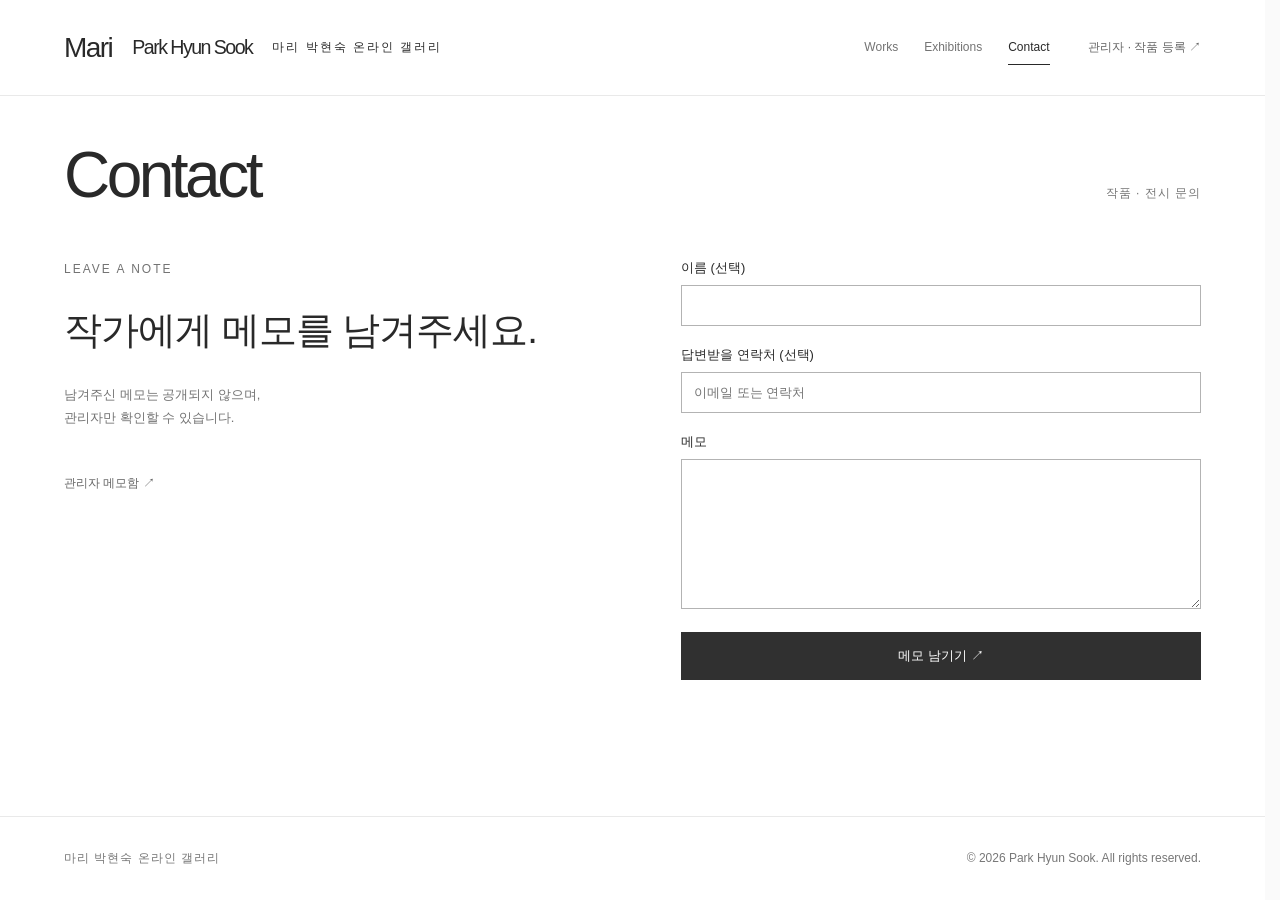
==== commit 16ddb06a: "Unify primary navigation labels and separate the admin action" ====
--- a/static/contact.html
+++ b/static/contact.html
@@ -2,7 +2,7 @@
 <html lang="ko">
 <head><meta charset="utf-8"><meta name="viewport" content="width=device-width,initial-scale=1"><title>Contact — Park Hyun Sook</title><meta name="description" content="마리 박현숙 온라인 갤러리에 비공개 메모를 남겨주세요."><link rel="stylesheet" href="./style.css"><script defer src="./gallery-upload.js"></script><script defer src="./contact.js"></script></head>
 <body class="contact-page">
-<header><a href="/" class="brand">Mari<span class="brand-artist">Park Hyun Sook</span><span>마리 박현숙 온라인 갤러리</span></a><nav class="site-nav" aria-label="주 메뉴"><a href="/">작품</a><a href="/exhibitions">Exhibitions</a><a href="/contact" aria-current="page">Contact</a><a href="/?register=1" class="quiet">관리자 · 작품 등록 ↗</a></nav></header>
+<header><a href="/" class="brand">Mari<span class="brand-artist">Park Hyun Sook</span><span>마리 박현숙 온라인 갤러리</span></a><nav class="site-nav" aria-label="주 메뉴"><a href="/">Works</a><a href="/exhibitions">Exhibitions</a><a href="/contact" aria-current="page">Contact</a><a href="/?register=1" class="quiet">관리자 · 작품 등록 ↗</a></nav></header>
 <main><section class="intro contact-intro"><h1>Contact<span>작품 · 전시 문의</span></h1></section><section class="contact-panel" aria-labelledby="contact-heading"><div class="contact-introduction"><span class="eyebrow">LEAVE A NOTE</span><h2 id="contact-heading">작가에게 메모를 남겨주세요.</h2><p class="muted">남겨주신 메모는 공개되지 않으며,<br>관리자만 확인할 수 있습니다.</p><button id="inbox-open" type="button" class="quiet">관리자 메모함 ↗</button></div><form id="contact-form"><label>이름 (선택)<input name="name" maxlength="80" autocomplete="name"></label><label>답변받을 연락처 (선택)<input name="reply_to" maxlength="200" placeholder="이메일 또는 연락처"></label><label>메모<textarea name="message" maxlength="4000" rows="6" required></textarea></label><p id="contact-status" role="status"></p><button class="primary" type="submit">메모 남기기 ↗</button></form></section></main>
 <footer><a class="footer-brand" href="/"><span>마리 박현숙 온라인 갤러리</span></a><span class="footer-copyright">© 2026 Park Hyun Sook. All rights reserved.</span></footer>
 <dialog id="inbox-dialog"><form id="inbox-form"><div class="dialog-head"><h2>관리자 메모함</h2><button type="button" class="close" aria-label="닫기">×</button></div><label>관리자 비밀번호<input name="inboxPassword" type="password" autocomplete="current-password" required></label><button type="submit" class="primary">메모 확인하기</button><p id="inbox-status" role="status"></p></form><div id="inbox-messages"></div></dialog>
--- a/static/style.css
+++ b/static/style.css
@@ -17,7 +17,7 @@
 
 #rename-open{display:block;padding:0;margin:24px 0 12px;color:#444}#rename-status{font-size:13px;color:#9b402c}#rename-series-select{margin-top:-10px}
 #upload-current-image{display:block;max-width:100%;height:140px;object-fit:contain;object-position:left center;margin:4px 0 20px}#edit-artwork{padding:0;margin-top:24px;text-align:left;color:#444}.footer-brand{display:flex;gap:20px;align-items:center;font-family:Arial,'Malgun Gothic',sans-serif;font-size:22px;letter-spacing:-.055em;color:#292929;text-decoration:none}.footer-brand span{font-family:Arial,'Malgun Gothic',sans-serif;font-size:9px;letter-spacing:1px;color:#777}.footer-copyright{font-size:10px;letter-spacing:0;color:#777;line-height:1.6}footer{align-items:center;gap:24px;padding-top:32px;padding-bottom:32px}@media(max-width:700px){.footer-brand{font-size:20px}.footer-brand span{display:none}footer{flex-wrap:wrap}.footer-copyright{font-size:9px}}
-.contact-panel{margin:0 5vw 80px;border-top:1px solid #e9e9e9;border-bottom:1px solid #e9e9e9;padding:65px 0;min-height:350px;display:flex;justify-content:space-between;align-items:flex-start;gap:32px}.contact-panel h2{font-size:clamp(22px,3vw,40px);font-weight:400;letter-spacing:-1px;line-height:1.5;margin:24px 0}.contact-arrow{font-size:clamp(70px,12vw,170px);font-family:Arial,sans-serif;line-height:1;font-weight:400}#contact-details{font-size:13px;margin:32px 0 0}#contact-details>div{display:grid;grid-template-columns:90px minmax(0,1fr);gap:20px;padding:10px 0}#contact-details dt{color:#777}#contact-details dd{margin:0;overflow-wrap:anywhere}#contact-details a{color:inherit;text-underline-offset:5px}@media(max-width:700px){.contact-panel{margin:0 24px 50px;padding:40px 0;min-height:300px}.contact-panel h2{font-size:24px}.contact-arrow{font-size:60px}#contact-details>div{grid-template-columns:1fr;gap:6px}}
+.contact-panel{margin:0 5vw 80px;border:0;padding:14px 0 40px;min-height:350px;display:flex;justify-content:space-between;align-items:flex-start;gap:32px}.contact-panel h2{font-size:clamp(22px,3vw,40px);font-weight:400;letter-spacing:-1px;line-height:1.5;margin:24px 0}.contact-arrow{font-size:clamp(70px,12vw,170px);font-family:Arial,sans-serif;line-height:1;font-weight:400}#contact-details{font-size:13px;margin:32px 0 0}#contact-details>div{display:grid;grid-template-columns:90px minmax(0,1fr);gap:20px;padding:10px 0}#contact-details dt{color:#777}#contact-details dd{margin:0;overflow-wrap:anywhere}#contact-details a{color:inherit;text-underline-offset:5px}@media(max-width:700px){.contact-panel{margin:0 24px 50px;padding:12px 0 32px;min-height:300px}.contact-panel h2{font-size:24px}.contact-arrow{font-size:60px}#contact-details>div{grid-template-columns:1fr;gap:6px}}
 .contact-panel{gap:70px}.contact-introduction{flex:1;min-width:0}#contact-form{flex:1;min-width:0;max-width:520px;width:100%}#contact-form label:first-child{margin-top:0}#contact-form textarea{resize:vertical;min-height:150px}#inbox-open{padding:0;margin-top:32px}#contact-status,#inbox-status{font-size:12px;color:#666;line-height:1.8;overflow-wrap:anywhere}.inbox-item{border-top:1px solid #e5e5e5;padding:22px 0}.inbox-item h3{font-weight:500;font-size:16px;margin:0 0 10px}.inbox-item p{font-size:12px;overflow-wrap:anywhere}.inbox-text{white-space:pre-wrap}.inbox-item time{font-size:10px;color:#777}@media(max-width:700px){.contact-panel{flex-direction:column;gap:28px}.contact-introduction,#contact-form{width:100%}}
 
 .detail-stage{display:grid;grid-template-columns:44px minmax(0,1fr) 44px;gap:16px;align-items:center;clear:both;padding-top:24px}.detail-stage #detail-image{grid-column:2;grid-row:1;margin:0;width:100%;max-height:55vh;object-fit:contain}.detail-arrow{width:44px;height:44px;display:grid;place-items:center;background:#fff;border:1px solid #e1e1e1;border-radius:50%;color:#444;font-size:22px;line-height:1}.detail-arrow:hover{background:#f0f0f0}#detail-previous{grid-column:1;grid-row:1}#detail-next{grid-column:3;grid-row:1}@media(max-width:700px){#detail{padding:20px}.detail-stage{gap:8px;padding-top:20px}.detail-stage #detail-image{max-height:48vh}}
@@ -39,7 +39,7 @@
 .series-title .series-arrow{z-index:3}
 #series-note-slot{max-width:1020px}
 .series-note-text{margin:0;white-space:pre-wrap;overflow-wrap:anywhere;color:#444;font-size:15px;line-height:2;mask-image:none;-webkit-mask-image:none}
-#series-gallery>.card{flex-basis:min(70vw,65svh)}
+#series-gallery>.card{flex-basis:min(66vw,50svh)}
 @media(max-width:700px){.series-title>.note-preview{margin-top:28px;margin-bottom:0}.series-title>.note-preview .note-excerpt{max-height:none;padding-bottom:28px}}
 @media(max-width:700px){.series-note-text{font-size:13px;line-height:1.9}}
 
@@ -164,11 +164,39 @@
 }
 
 /* Keep the shared page frame aligned across Works, Exhibitions, and Contact. */
+html {
+  scrollbar-gutter: stable;
+}
+@supports not (scrollbar-gutter: stable) {
+  html { overflow-y: scroll; }
+}
 :root {
   --page-gutter: 5vw;
   --page-rule: #e9e9e9;
   --surface-hover: #fafafa;
   --focus-color: #666;
+}
+
+/* Active links and the Works admin button must occupy identical nav heights. */
+.site-nav > a,
+.site-nav > button,
+.site-nav > .quiet {
+  display: inline-flex;
+  align-items: center;
+  margin: 0;
+  padding: 8px 0;
+  border: 0;
+  border-bottom: 1px solid transparent;
+  font-family: inherit;
+  font-size: 12px;
+  font-weight: 400;
+  line-height: 1.5;
+}
+.site-nav > a[aria-current] {
+  border-bottom-color: currentColor;
+}
+.site-nav > .quiet {
+  margin-left: clamp(8px, 1vw, 16px);
 }
 
 body > header,
@@ -274,3 +302,29 @@
   font-size: 14px;
 }
 .delete-action[hidden] { display: none; }
+
+/* Pair the material and dimensions beneath the title/year on artwork cards. */
+#grid .card-caption {
+  display: grid;
+  grid-template-columns: minmax(0, 1fr) auto;
+  align-items: baseline;
+  gap: 6px 12px;
+}
+#grid .card-caption .caption-year { text-align: right; }
+.card-caption .caption-specs {
+  grid-column: 1 / -1;
+  display: grid;
+  grid-template-columns: minmax(0, 1fr) minmax(0, 1fr);
+  align-items: baseline;
+  gap: 12px;
+}
+.card-caption .caption-specs p {
+  min-width: 0;
+  line-height: 1.55;
+  overflow-wrap: anywhere;
+}
+.card-caption .caption-specs .caption-dimensions { text-align: right; }
+#series-gallery .caption-specs { margin-top: 6px; }
+#grid .card-caption:has(h3:empty):has(.caption-year:empty):not(:has(.caption-specs)) {
+  display: none;
+}
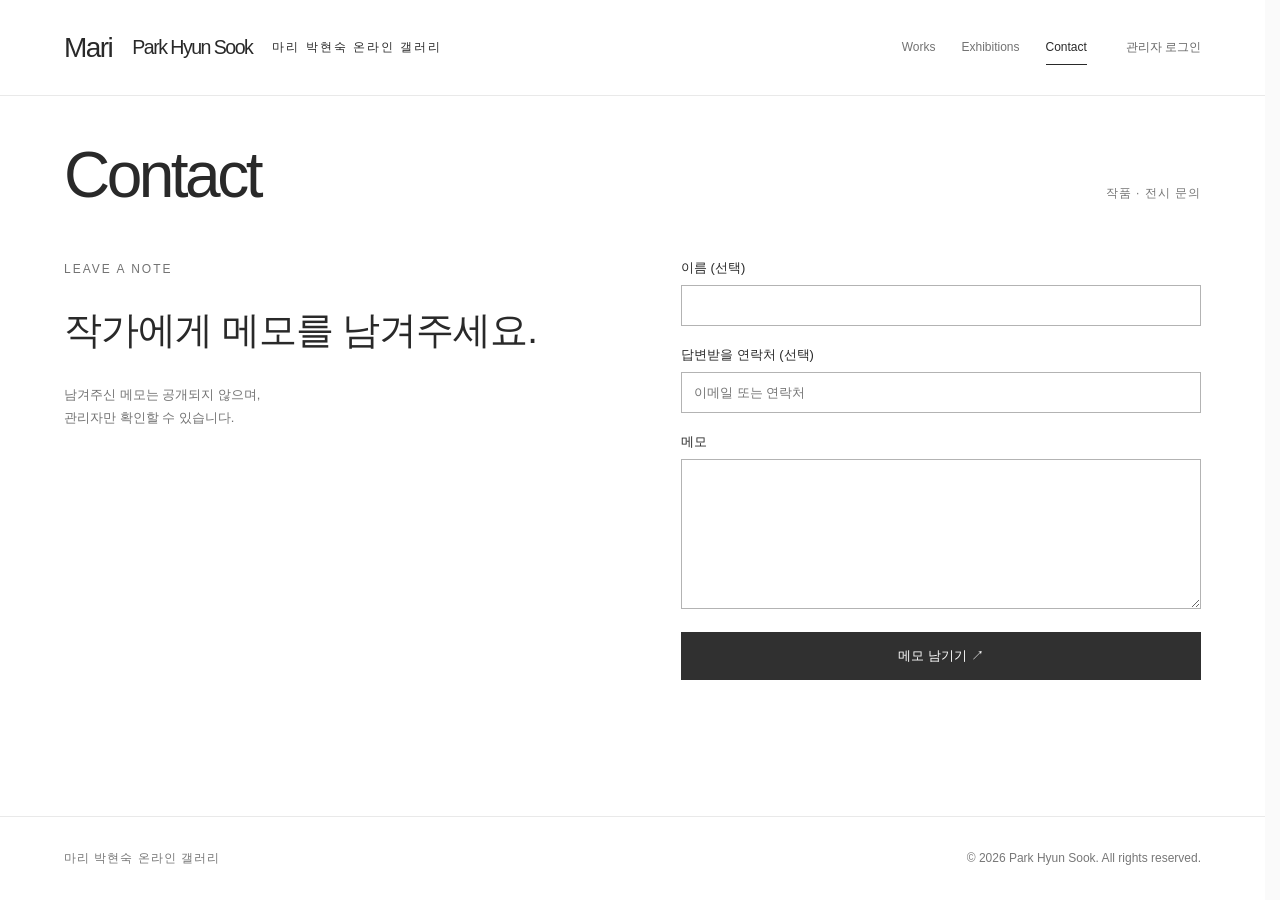
==== commit 359826e2: "Add admin login sessions to reveal management controls while retaining action passwords" ====
--- a/static/contact.html
+++ b/static/contact.html
@@ -1,9 +1,9 @@
 <!doctype html>
 <html lang="ko">
-<head><meta charset="utf-8"><meta name="viewport" content="width=device-width,initial-scale=1"><title>Contact — Park Hyun Sook</title><meta name="description" content="마리 박현숙 온라인 갤러리에 비공개 메모를 남겨주세요."><link rel="stylesheet" href="./style.css"><script defer src="./gallery-upload.js"></script><script defer src="./contact.js"></script></head>
+<head><meta charset="utf-8"><meta name="viewport" content="width=device-width,initial-scale=1"><title>Contact — Park Hyun Sook</title><meta name="description" content="마리 박현숙 온라인 갤러리에 비공개 메모를 남겨주세요."><link rel="stylesheet" href="./style.css"><script defer src="./gallery-upload.js"></script><script defer src="./gallery-admin.js"></script><script defer src="./contact.js"></script></head>
 <body class="contact-page">
-<header><a href="/" class="brand">Mari<span class="brand-artist">Park Hyun Sook</span><span>마리 박현숙 온라인 갤러리</span></a><nav class="site-nav" aria-label="주 메뉴"><a href="/">Works</a><a href="/exhibitions">Exhibitions</a><a href="/contact" aria-current="page">Contact</a><a href="/?register=1" class="quiet">관리자 · 작품 등록 ↗</a></nav></header>
-<main><section class="intro contact-intro"><h1>Contact<span>작품 · 전시 문의</span></h1></section><section class="contact-panel" aria-labelledby="contact-heading"><div class="contact-introduction"><span class="eyebrow">LEAVE A NOTE</span><h2 id="contact-heading">작가에게 메모를 남겨주세요.</h2><p class="muted">남겨주신 메모는 공개되지 않으며,<br>관리자만 확인할 수 있습니다.</p><button id="inbox-open" type="button" class="quiet">관리자 메모함 ↗</button></div><form id="contact-form"><label>이름 (선택)<input name="name" maxlength="80" autocomplete="name"></label><label>답변받을 연락처 (선택)<input name="reply_to" maxlength="200" placeholder="이메일 또는 연락처"></label><label>메모<textarea name="message" maxlength="4000" rows="6" required></textarea></label><p id="contact-status" role="status"></p><button class="primary" type="submit">메모 남기기 ↗</button></form></section></main>
+<header><a href="/" class="brand">Mari<span class="brand-artist">Park Hyun Sook</span><span>마리 박현숙 온라인 갤러리</span></a><nav class="site-nav" aria-label="주 메뉴"><a href="/">Works</a><a href="/exhibitions">Exhibitions</a><a href="/contact" aria-current="page">Contact</a><a href="/?register=1" class="quiet" data-admin-only>관리자 · 작품 등록 ↗</a><button type="button" class="quiet" data-admin-toggle>관리자 로그인</button></nav></header>
+<main><section class="intro contact-intro"><h1>Contact<span>작품 · 전시 문의</span></h1></section><section class="contact-panel" aria-labelledby="contact-heading"><div class="contact-introduction"><span class="eyebrow">LEAVE A NOTE</span><h2 id="contact-heading">작가에게 메모를 남겨주세요.</h2><p class="muted">남겨주신 메모는 공개되지 않으며,<br>관리자만 확인할 수 있습니다.</p><button id="inbox-open" data-admin-only type="button" class="quiet">관리자 메모함 ↗</button></div><form id="contact-form"><label>이름 (선택)<input name="name" maxlength="80" autocomplete="name"></label><label>답변받을 연락처 (선택)<input name="reply_to" maxlength="200" placeholder="이메일 또는 연락처"></label><label>메모<textarea name="message" maxlength="4000" rows="6" required></textarea></label><p id="contact-status" role="status"></p><button class="primary" type="submit">메모 남기기 ↗</button></form></section></main>
 <footer><a class="footer-brand" href="/"><span>마리 박현숙 온라인 갤러리</span></a><span class="footer-copyright">© 2026 Park Hyun Sook. All rights reserved.</span></footer>
-<dialog id="inbox-dialog"><form id="inbox-form"><div class="dialog-head"><h2>관리자 메모함</h2><button type="button" class="close" aria-label="닫기">×</button></div><label>관리자 비밀번호<input name="inboxPassword" type="password" autocomplete="current-password" required></label><button type="submit" class="primary">메모 확인하기</button><p id="inbox-status" role="status"></p></form><div id="inbox-messages"></div></dialog>
+<dialog data-admin-dialog id="inbox-dialog"><form id="inbox-form"><div class="dialog-head"><h2>관리자 메모함</h2><button type="button" class="close" aria-label="닫기">×</button></div><label>관리자 비밀번호<input name="inboxPassword" type="password" autocomplete="current-password" required></label><button type="submit" class="primary">메모 확인하기</button><p id="inbox-status" role="status"></p></form><div id="inbox-messages"></div></dialog>
 </body></html>
--- a/static/style.css
+++ b/static/style.css
@@ -164,6 +164,13 @@
 }
 
 /* Keep the shared page frame aligned across Works, Exhibitions, and Contact. */
+html:not([data-admin="true"]) [data-admin-only] {
+  display: none !important;
+}
+#admin-login-status {
+  color: #9b402c;
+  font-size: 13px;
+}
 html {
   scrollbar-gutter: stable;
 }
